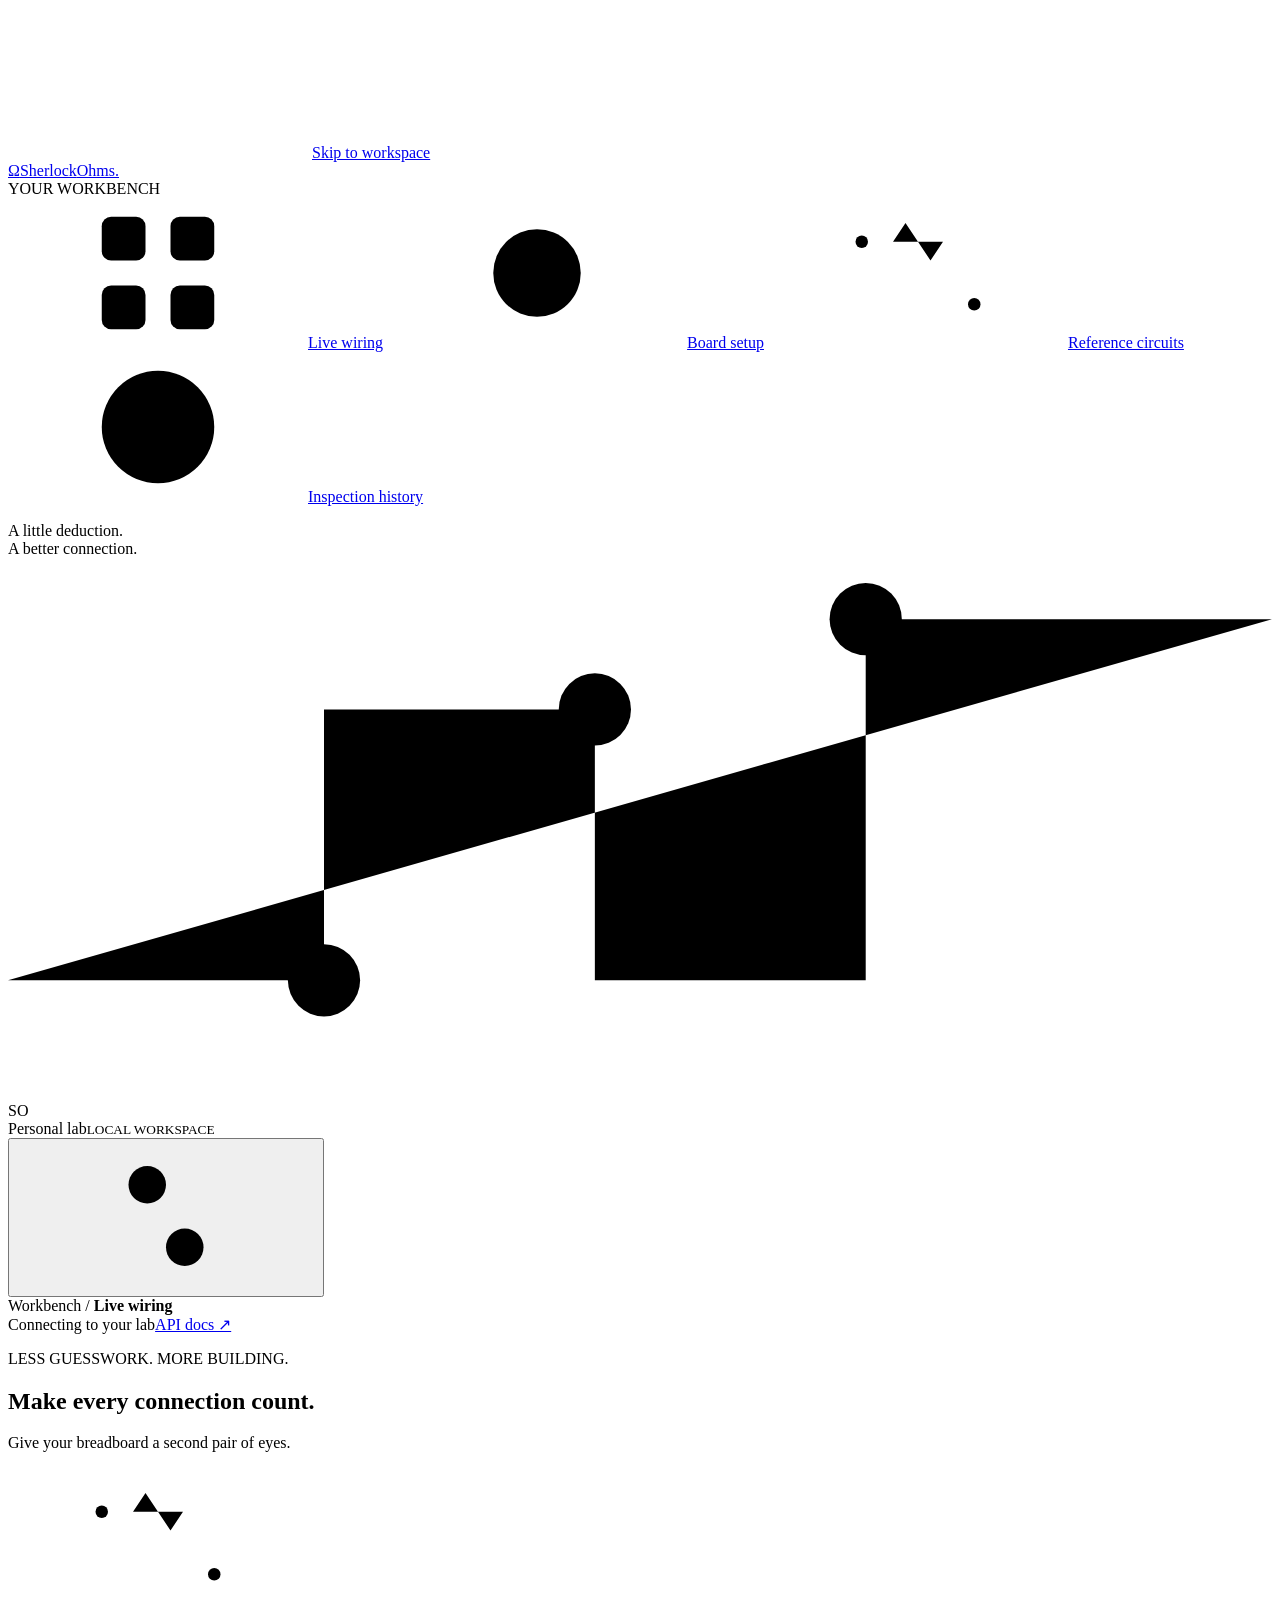
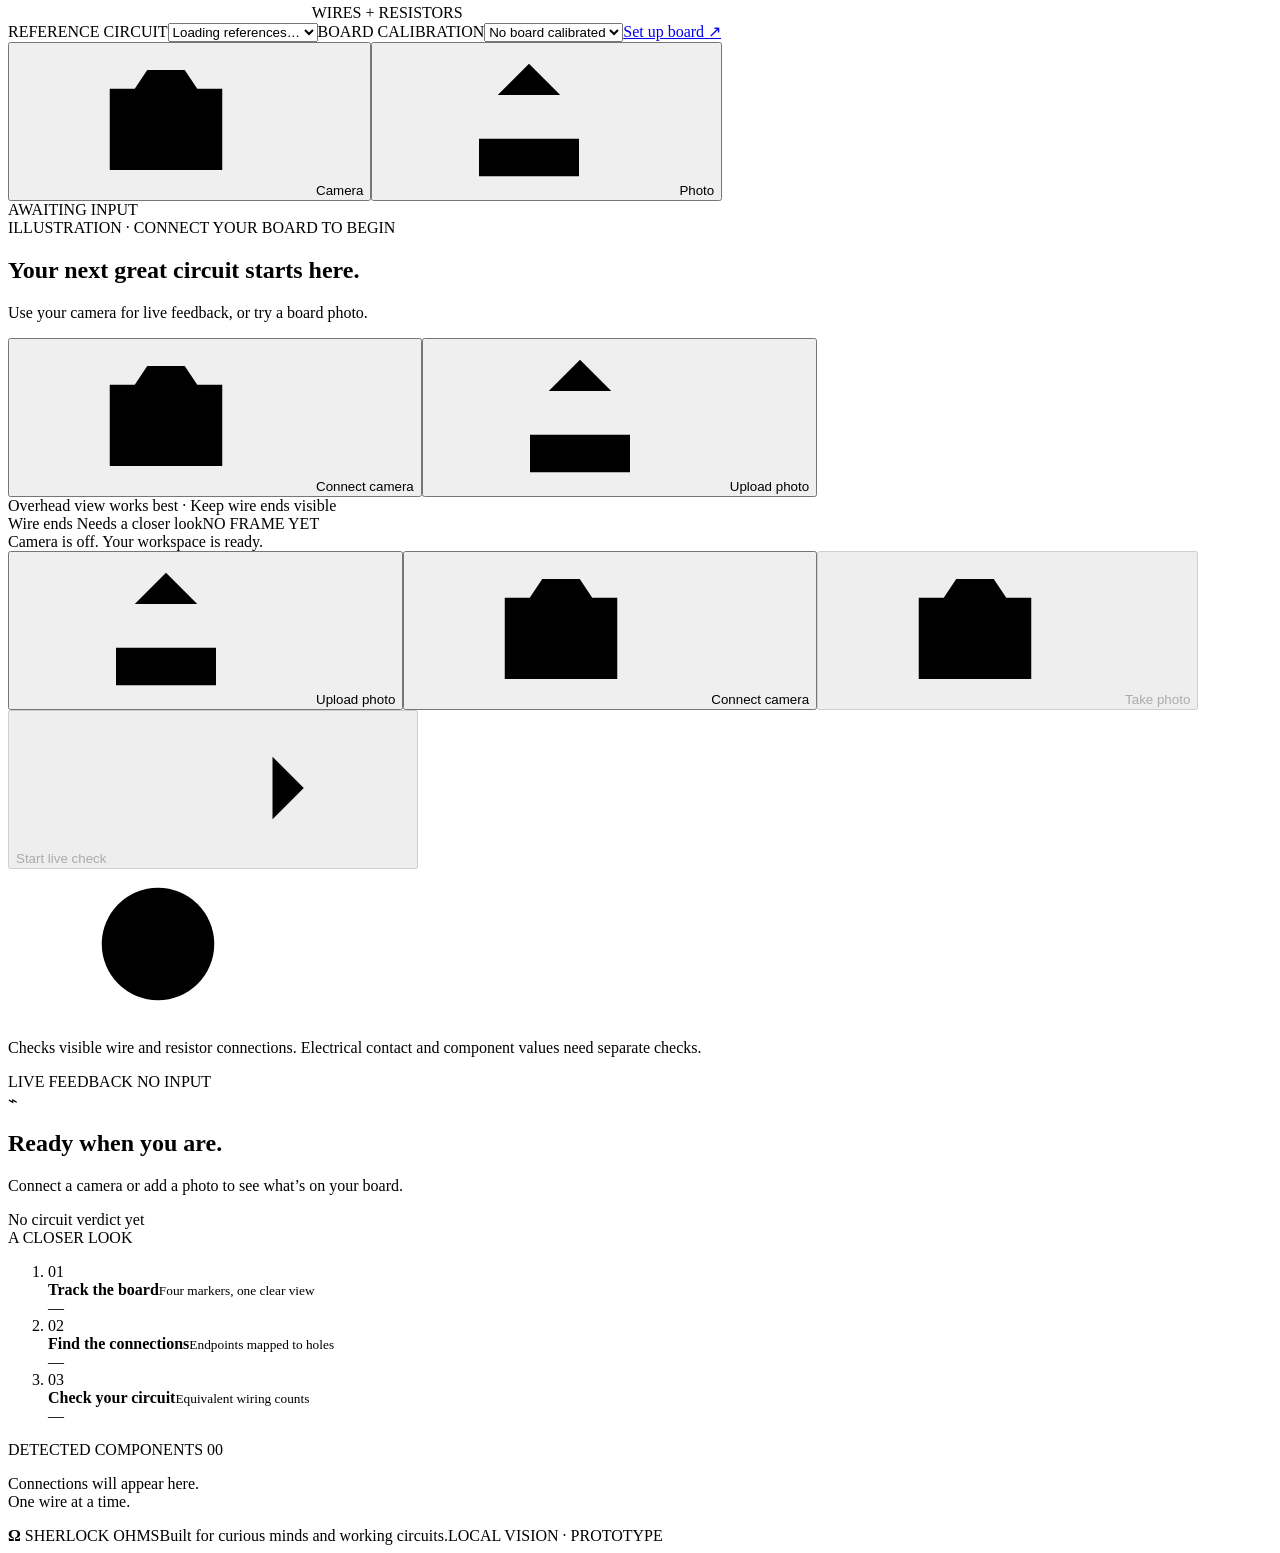
==== app/static/live.html @ 77384789 "Build local breadboard inspection app with trained endpoint models" ====
<!doctype html>
<html lang="en">
<head>
  <meta charset="utf-8">
  <meta name="viewport" content="width=device-width, initial-scale=1">
  <meta name="theme-color" content="#183b31">
  <title>Sherlock Ohms · Live wiring</title>
  <meta name="description" content="A closer look at every breadboard connection. Local camera inspection with wire endpoints, calibrated holes, and reference circuits.">
  <link rel="icon" href="data:image/svg+xml,%3Csvg xmlns='http://www.w3.org/2000/svg' viewBox='0 0 40 40'%3E%3Crect width='40' height='40' rx='10' fill='%23183b31'/%3E%3Ctext x='6' y='30' font-size='30' fill='%23d7f698'%3EΩ%3C/text%3E%3C/svg%3E">
  <link rel="stylesheet" href="/static/live.css">
  <script type="module" src="/static/live.js"></script>
</head>
<body>
  <svg class="symbols" xmlns="http://www.w3.org/2000/svg" aria-hidden="true"><defs>
    <symbol id="i-grid" viewBox="0 0 24 24"><rect x="3" y="3" width="7" height="7" rx="1.5"/><rect x="14" y="3" width="7" height="7" rx="1.5"/><rect x="3" y="14" width="7" height="7" rx="1.5"/><rect x="14" y="14" width="7" height="7" rx="1.5"/></symbol>
    <symbol id="i-target" viewBox="0 0 24 24"><circle cx="12" cy="12" r="7"/><circle cx="12" cy="12" r="2"/><path d="M12 2v3m0 14v3M2 12h3m14 0h3"/></symbol>
    <symbol id="i-circuit" viewBox="0 0 24 24"><path d="M3 7h5l2-3 4 6 2-3h5M3 17h6m6 0h6M9 14v6m6-6v6"/><circle cx="3" cy="7" r="1"/><circle cx="21" cy="17" r="1"/></symbol>
    <symbol id="i-clock" viewBox="0 0 24 24"><circle cx="12" cy="12" r="9"/><path d="M12 7v5l3 2"/></symbol>
    <symbol id="i-camera" viewBox="0 0 24 24"><path d="M3 7h4l2-3h6l2 3h4v13H3z"/><circle cx="12" cy="13" r="4"/></symbol>
    <symbol id="i-upload" viewBox="0 0 24 24"><path d="M12 16V3m-5 5 5-5 5 5M4 15v6h16v-6"/></symbol>
    <symbol id="i-arrow" viewBox="0 0 24 24"><path d="M5 12h14m-5-5 5 5-5 5"/></symbol>
    <symbol id="i-check" viewBox="0 0 24 24"><path d="m5 12 4 4L19 6"/></symbol>
    <symbol id="i-info" viewBox="0 0 24 24"><circle cx="12" cy="12" r="9"/><path d="M12 10v7m0-11v1"/></symbol>
    <symbol id="i-settings" viewBox="0 0 24 24"><path d="M4 7h16M4 17h16"/><circle cx="9" cy="7" r="3"/><circle cx="15" cy="17" r="3"/></symbol>
  </defs></svg>
  <a class="skip-link" href="#main">Skip to workspace</a>
  <aside class="sidebar">
    <a class="brand" href="#inspect"><span class="brand-icon">Ω</span><span>Sherlock<span class="brand-second">Ohms<span class="brand-period">.</span></span></span></a>
    <div class="sidebar-label">YOUR WORKBENCH</div>
    <nav aria-label="Workspace navigation">
      <a class="nav-item active" href="#inspect" data-view="inspect" aria-current="page"><svg><use href="#i-grid"/></svg>Live wiring<span class="nav-live-dot"></span></a>
      <a class="nav-item" href="#setup" data-view="setup"><svg><use href="#i-target"/></svg>Board setup</a>
      <a class="nav-item" href="#references" data-view="references"><svg><use href="#i-circuit"/></svg>Reference circuits</a>
      <a class="nav-item" href="#history" data-view="history"><svg><use href="#i-clock"/></svg>Inspection history</a>
    </nav>
    <div class="sidebar-note"><span class="note-line"></span><p>A little deduction.<br>A better connection.</p><svg class="note-circuit" viewBox="0 0 140 58" aria-hidden="true"><path d="M0 45h35V15h30v30h30V5h45"/><circle cx="35" cy="45" r="4"/><circle cx="95" cy="5" r="4"/><circle cx="65" cy="15" r="4"/></svg></div>
    <div class="sidebar-bottom"><span class="lab-avatar">SO</span><div>Personal lab<small id="lab-location">LOCAL WORKSPACE</small></div><button id="connection-settings" class="icon-button" aria-label="Connection settings"><svg><use href="#i-settings"/></svg></button></div>
  </aside>
  <div class="app-shell">
    <header class="topbar"><div class="breadcrumb">Workbench <span>/</span> <strong id="breadcrumb-current">Live wiring</strong></div><div class="topbar-right"><span class="connection-pill" id="connection-pill"><i></i><span id="connection-text">Connecting to your lab</span></span><a href="/docs" class="api-link" target="_blank" rel="noopener">API docs ↗</a></div></header>
    <main id="main">
      <div id="notice" class="notice" role="status" hidden></div>
      <section data-page="inspect" aria-labelledby="inspect-title">
        <div class="page-heading"><div><p class="eyebrow">LESS GUESSWORK. MORE BUILDING.</p><h1 id="inspect-title">Make every connection count<span>.</span></h1><p>Give your breadboard a second pair of eyes.</p></div><span class="outline-tag"><svg><use href="#i-circuit"/></svg> WIRES + RESISTORS</span></div>
        <div class="workspace-grid">
          <div class="workspace-left">
            <div class="panel control-panel"><label>REFERENCE CIRCUIT<select id="reference-select" aria-label="Reference circuit"><option value="">Loading references…</option></select></label><span class="control-divider"></span><label>BOARD CALIBRATION<select id="setup-select" aria-label="Board calibration"><option value="">No board calibrated</option></select></label><a class="small-link" href="#setup">Set up board <span>↗</span></a></div>
            <article class="board-panel panel">
              <header class="board-toolbar"><div class="source-switch" role="group" aria-label="Input source"><button id="camera-tab" class="selected" type="button"><svg><use href="#i-camera"/></svg>Camera</button><button id="photo-tab" type="button"><svg><use href="#i-upload"/></svg>Photo</button></div><span class="feed-label"><i id="feed-dot"></i><span id="feed-label">AWAITING INPUT</span></span></header>
              <div class="board-stage" id="board-stage">
                <span class="stage-corner tl"></span><span class="stage-corner tr"></span><span class="stage-corner bl"></span><span class="stage-corner br"></span>
                <div class="stage-grid"></div>
                <div id="empty-state" class="empty-state"><div class="board-illustration" id="board-illustration" aria-hidden="true"></div><span class="illustration-label">ILLUSTRATION · CONNECT YOUR BOARD TO BEGIN</span><h2>Your next great circuit starts here.</h2><p>Use your camera for live feedback, or try a board photo.</p><div class="empty-actions"><button class="button lime" id="empty-camera"><svg><use href="#i-camera"/></svg>Connect camera</button><button class="button stage-secondary" id="empty-upload"><svg><use href="#i-upload"/></svg>Upload photo</button></div><span class="stage-hint">Overhead view works best · Keep wire ends visible</span></div>
                <video id="camera-video" playsinline muted hidden></video><img id="board-result" alt="Breadboard inspection with predicted component endpoints" hidden><canvas id="capture-canvas" hidden></canvas>
                <div id="stage-loading" class="stage-loading" role="status" hidden><span class="spinner"></span><span>Taking a closer look…</span></div><span id="stage-source-label" class="stage-source-label" hidden></span>
              </div>
              <footer class="board-footer"><span><span class="legend-dot mint"></span>Wire ends <span class="legend-dot amber"></span>Needs a closer look</span><span id="image-dimensions">NO FRAME YET</span></footer>
            </article>
            <div class="capture-controls"><div class="capture-copy"><span class="camera-indicator" id="camera-indicator"></span><span id="capture-copy">Camera is off. Your workspace is ready.</span></div><div class="capture-buttons"><button id="upload-button" class="button secondary"><svg><use href="#i-upload"/></svg>Upload photo</button><button id="camera-button" class="button secondary"><svg><use href="#i-camera"/></svg>Connect camera</button><button id="take-photo-button" class="button lime" disabled><svg><use href="#i-camera"/></svg>Take photo</button><button id="live-button" class="button green" disabled>Start live check <svg><use href="#i-arrow"/></svg></button></div></div>
            <div class="scope-note"><svg><use href="#i-info"/></svg><p>Checks visible wire and resistor connections. Electrical contact and component values need separate checks.</p></div>
          </div>
          <aside class="results-column" aria-label="Inspection feedback">
            <article class="panel verdict-panel" id="verdict-panel" data-tone="neutral"><div class="card-eyebrow">LIVE FEEDBACK <span id="result-kind">NO INPUT</span></div><div class="verdict-symbol" id="verdict-symbol">⌁</div><h2 id="verdict-title">Ready when you are.</h2><p id="verdict-message">Connect a camera or add a photo to see what’s on your board.</p><div id="stability" class="stability" hidden><div><span>Consistent frames</span><span id="stability-count">0 / 3</span></div><div class="stability-track"><i id="stability-fill"></i></div></div><div class="verdict-bottom"><span class="tiny-dot"></span><span id="verdict-bottom">No circuit verdict yet</span></div></article>
            <article class="panel check-panel"><div class="card-eyebrow">A CLOSER LOOK</div><ol class="check-steps"><li id="check-track"><span class="step-number">01</span><div><strong>Track the board</strong><small>Four markers, one clear view</small></div><span class="step-state">—</span></li><li id="check-holes"><span class="step-number">02</span><div><strong>Find the connections</strong><small>Endpoints mapped to holes</small></div><span class="step-state">—</span></li><li id="check-match"><span class="step-number">03</span><div><strong>Check your circuit</strong><small>Equivalent wiring counts</small></div><span class="step-state">—</span></li></ol></article>
            <article class="panel endpoints-panel"><div class="card-eyebrow">DETECTED COMPONENTS <span id="component-count">00</span></div><div id="component-list" class="component-list"><p class="quiet-empty">Connections will appear here.<br>One wire at a time.</p></div></article>
          </aside>
        </div>
      </section>
      <section data-page="setup" aria-labelledby="setup-title" hidden>
        <div class="page-heading"><div><p class="eyebrow">A GOOD VIEW MAKES ALL THE DIFFERENCE.</p><h1 id="setup-title">Get to know your board<span>.</span></h1><p>Map your board once. Keep the markers attached as you build.</p></div><a class="button secondary" href="/static/aruco-markers.png" target="_blank" rel="noopener">Print tracking markers ↗</a></div>
        <div class="setup-layout"><article class="panel form-panel"><div class="card-eyebrow">01 / PREPARE YOUR BOARD</div><h2>A clear starting point.</h2><p>Attach ArUco markers 0, 1, 2, 3 clockwise from the top left. Take an overhead photo of the empty board with all four markers visible.</p><label>Board name<input id="setup-name" value="My breadboard" maxlength="80" autocomplete="off"></label><label>Number of columns<select id="setup-columns"><option value="30">30 columns · mini board</option><option value="63">63 columns · full board</option><option value="17">17 columns · compact board</option></select></label><button id="calibration-upload" class="button green"><svg><use href="#i-upload"/></svg>Choose empty-board photo</button><p class="helper-text" id="calibration-upload-label">Use an original photo. Ordinary QR codes do not replace the tracking markers.</p><div class="setup-divider"></div><div class="card-eyebrow">02 / MARK THE CORNERS</div><p>Click these four hole centers in order, following your board’s printed labels.</p><ol id="anchor-list" class="anchor-list"></ol><button id="reset-anchors" class="text-button" disabled>Reset selected holes</button><button id="save-setup" class="button green full-width" disabled>Save board calibration <svg><use href="#i-arrow"/></svg></button><p class="helper-text">Visible holes must agree with the grid before calibration can be saved.</p></article><article class="panel calibration-panel"><header class="panel-heading"><h2>Board alignment</h2><span class="outline-tag" id="calibration-state">WAITING FOR PHOTO</span></header><div class="calibration-stage" id="calibration-stage"><div class="quiet-empty" id="calibration-placeholder"><svg><use href="#i-target"/></svg><h3>Let’s find your holes.</h3><p>Your rectified board photo will appear here.<br>Then you’ll mark the four corner holes.</p></div><canvas id="calibration-canvas" hidden aria-label="Click the four named corner hole centers" tabindex="0"></canvas></div><footer class="calibration-footer" id="calibration-instructions">Upload an empty-board photo to begin.</footer></article></div>
      </section>
      <section data-page="references" aria-labelledby="references-title" hidden>
        <div class="page-heading"><div><p class="eyebrow">THE CONNECTIONS YOU’RE AIMING FOR.</p><h1 id="references-title">Give your circuit a plan<span>.</span></h1><p>Define the intended connections. Electrically equivalent wiring can pass.</p></div></div>
        <div class="reference-layout"><article class="panel form-panel"><div class="card-eyebrow">REFERENCE LIBRARY</div><div id="reference-library" class="reference-library"></div><p class="helper-text">Start with one wire. Add resistors once the hole mapping is reliable.</p></article><form class="panel form-panel" id="reference-form"><div class="card-eyebrow">CREATE A REFERENCE</div><label>Circuit name<input id="reference-name" value="My first connection" maxlength="80" required></label><div class="reference-table-head"><span>Component</span><span>From hole</span><span>To hole</span><span></span></div><div id="reference-parts"></div><button id="add-part" class="text-button" type="button">＋ Add component</button><div class="terminal-fields"><p class="helper-text">Optional fixed terminals keep power connections anchored to specific strips.</p><label>VCC hole<input id="terminal-vcc" placeholder="e.g. a1" maxlength="3"></label><label>GND hole<input id="terminal-gnd" placeholder="e.g. j30" maxlength="3"></label></div><div class="form-bottom"><span id="reference-save-message" class="helper-text" role="status">Use printed hole names, such as a1 or d24.</span><button class="button green" type="submit" id="save-reference">Save circuit <svg><use href="#i-arrow"/></svg></button></div></form></div>
      </section>
      <section data-page="history" aria-labelledby="history-title" hidden>
        <div class="page-heading"><div><p class="eyebrow">EVERY CHECK, A LITTLE MORE CLARITY.</p><h1 id="history-title">Your work, in view<span>.</span></h1><p>Saved photo checks and live inspection results from this workspace.</p></div><button class="button secondary" id="refresh-history"><svg><use href="#i-clock"/></svg>Refresh</button></div><article class="panel history-panel"><div class="history-header"><span>INSPECTION</span><span>RESULT</span><span>COMPONENTS</span><span>WHEN</span></div><div id="history-list"><div class="quiet-empty">No inspections yet. Your first connection is a good place to start.</div></div></article>
      </section>
      <footer class="page-footer"><span><b>Ω</b> SHERLOCK OHMS</span><span>Built for curious minds and working circuits.</span><span id="footer-state">LOCAL VISION · PROTOTYPE</span></footer>
    </main>
  </div>
  <input type="file" id="photo-input" accept="image/jpeg,image/png,image/webp" hidden><input type="file" id="calibration-input" accept="image/jpeg,image/png,image/webp" hidden>
  <dialog id="connection-dialog"><form method="dialog" class="connection-form"><div class="dialog-heading"><h2>Connect your workspace</h2><button class="icon-button" aria-label="Close connection settings">×</button></div><p>Use the local backend, or the HTTPS API you deploy for your Base44 frontend.</p><label>Backend address<input id="api-address" type="url" placeholder="Same server (default)"></label><p class="helper-text">A separate frontend needs its origin allowed by the backend. Keep this blank when using this local app.</p><div class="form-bottom"><button class="button secondary" value="cancel">Cancel</button><button class="button green" id="save-connection" type="button">Connect</button></div></form></dialog>
  <noscript><p>Enable JavaScript to connect your camera and inspect your board.</p></noscript>
</body>
</html>
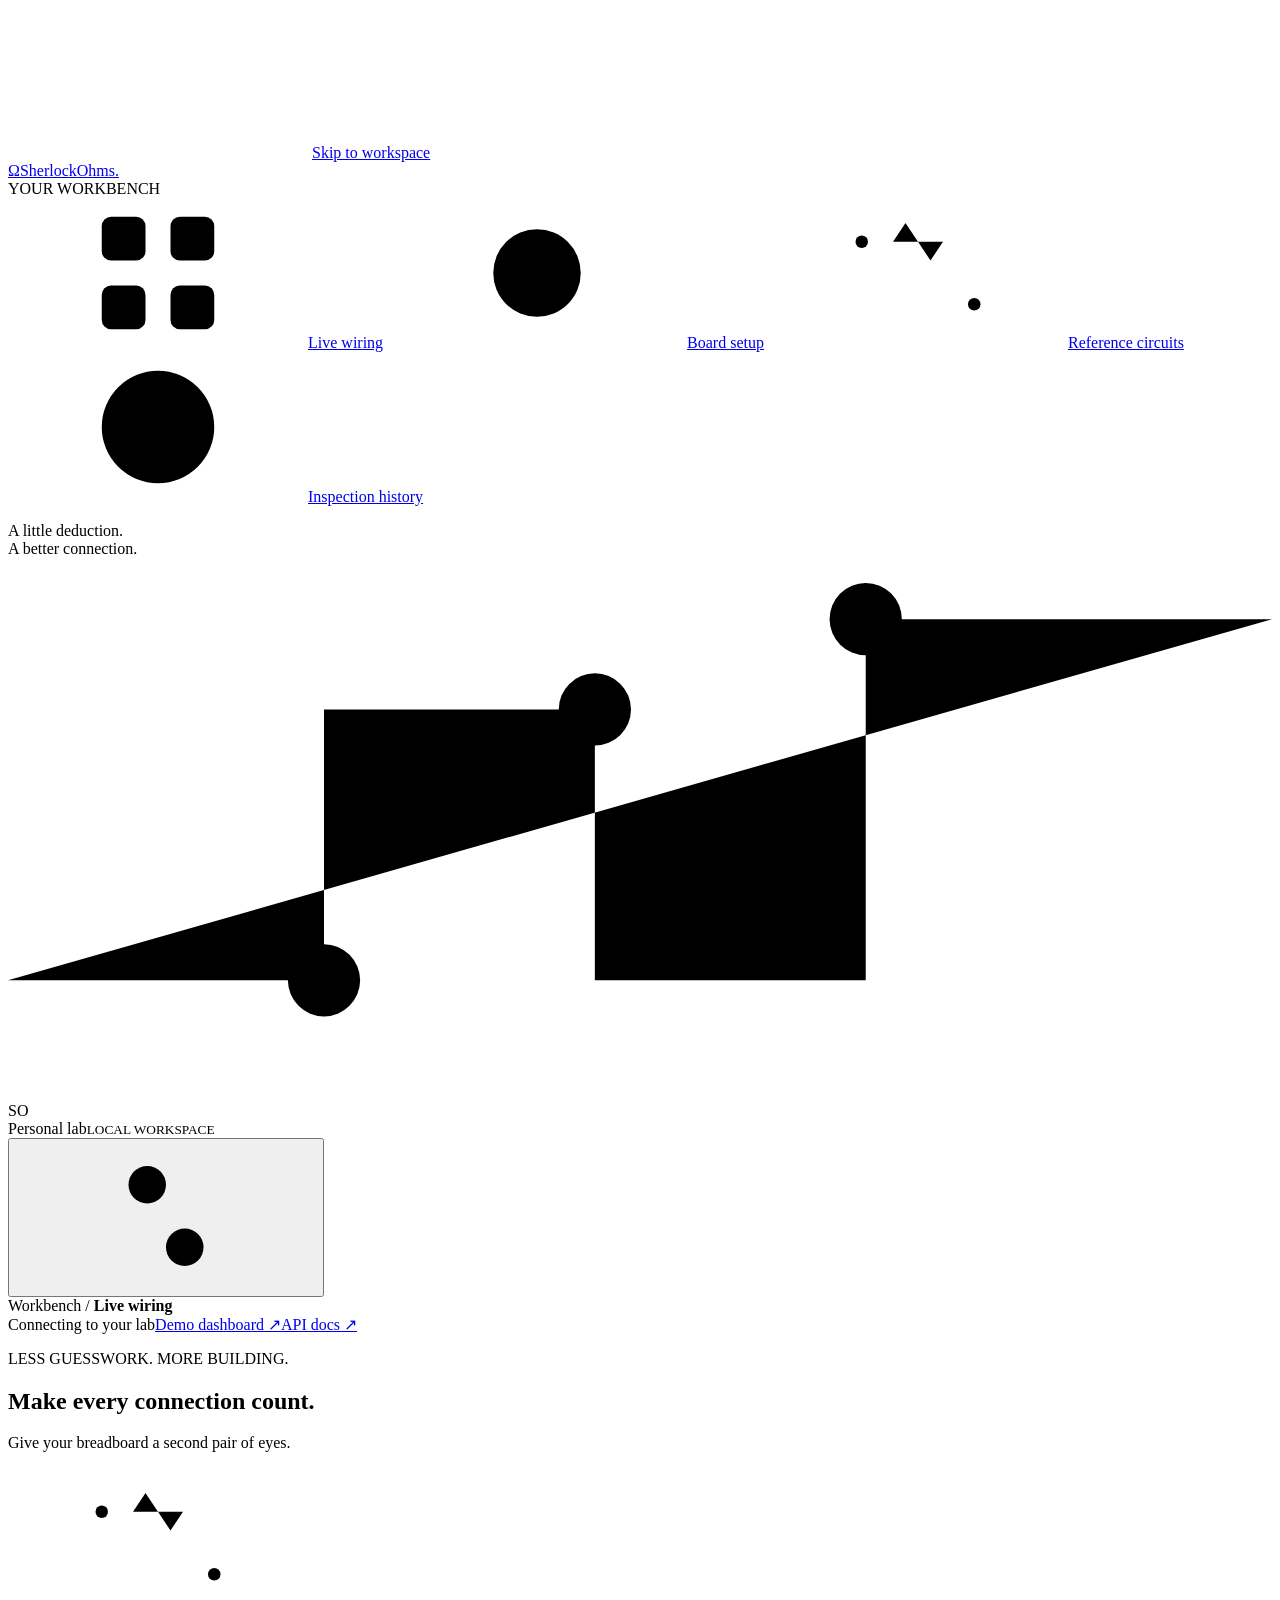
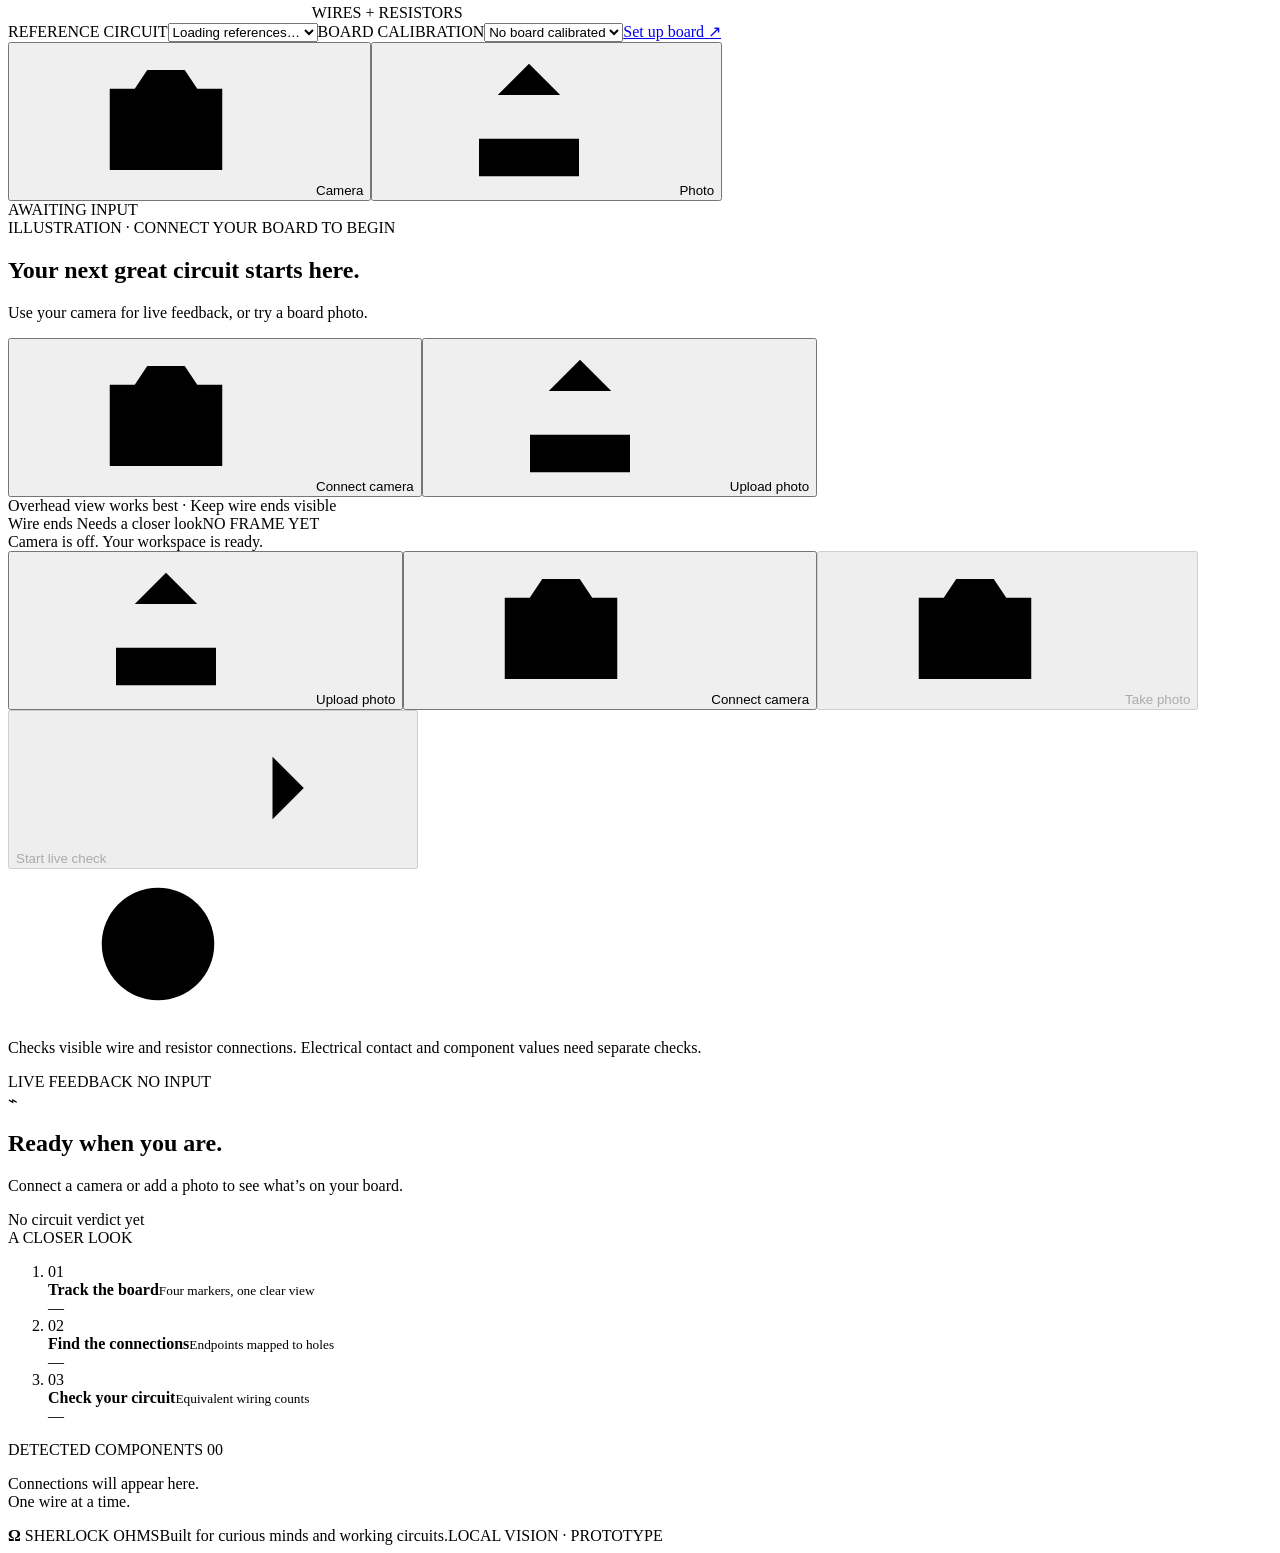
==== commit 2289619d: "ui changes and adding past inspections" ====
--- a/app/static/live.html
+++ b/app/static/live.html
@@ -37,7 +37,7 @@
     <div class="sidebar-bottom"><span class="lab-avatar">SO</span><div>Personal lab<small id="lab-location">LOCAL WORKSPACE</small></div><button id="connection-settings" class="icon-button" aria-label="Connection settings"><svg><use href="#i-settings"/></svg></button></div>
   </aside>
   <div class="app-shell">
-    <header class="topbar"><div class="breadcrumb">Workbench <span>/</span> <strong id="breadcrumb-current">Live wiring</strong></div><div class="topbar-right"><span class="connection-pill" id="connection-pill"><i></i><span id="connection-text">Connecting to your lab</span></span><a href="/docs" class="api-link" target="_blank" rel="noopener">API docs ↗</a></div></header>
+    <header class="topbar"><div class="breadcrumb">Workbench <span>/</span> <strong id="breadcrumb-current">Live wiring</strong></div><div class="topbar-right"><span class="connection-pill" id="connection-pill"><i></i><span id="connection-text">Connecting to your lab</span></span><a href="/classic" class="api-link">Demo dashboard ↗</a><a href="/docs" class="api-link" target="_blank" rel="noopener">API docs ↗</a></div></header>
     <main id="main">
       <div id="notice" class="notice" role="status" hidden></div>
       <section data-page="inspect" aria-labelledby="inspect-title">
